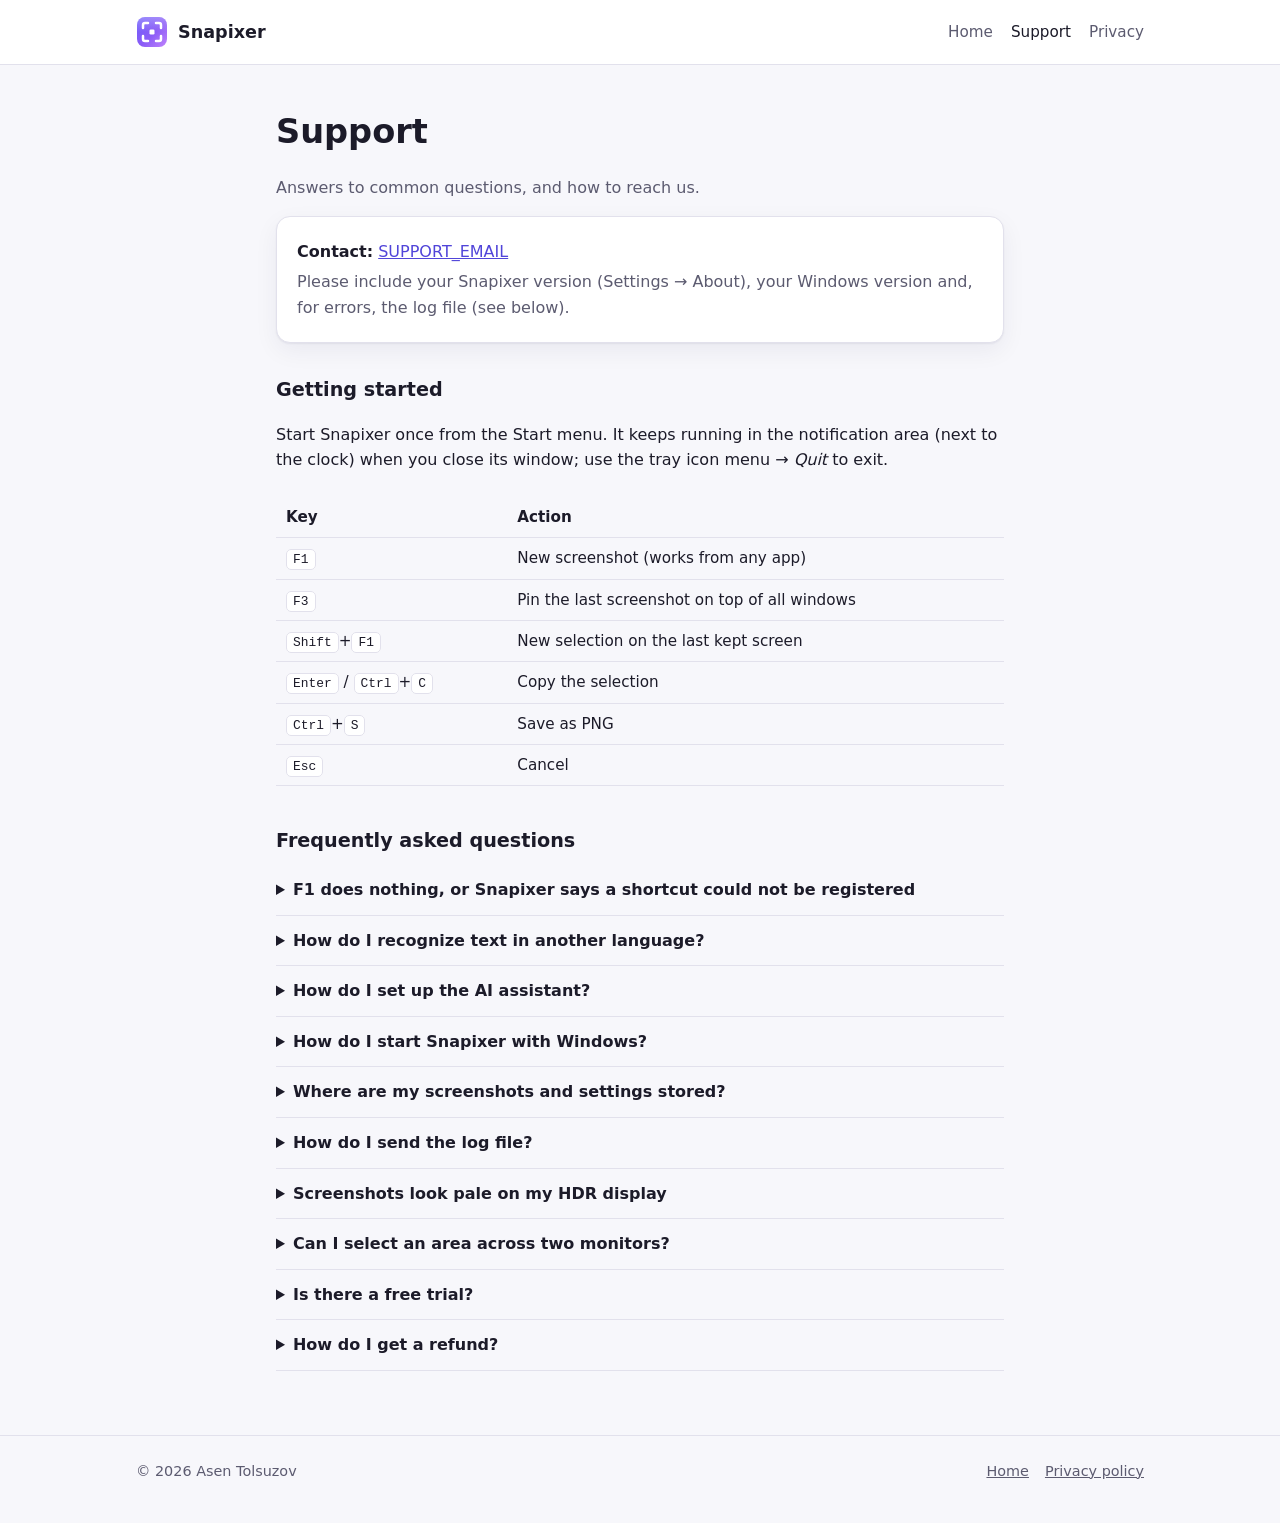
==== support.html @ edc05ce1 "Initial commit" ====
<!doctype html>
<html lang="en">
<head>
<meta charset="utf-8">
<meta name="viewport" content="width=device-width, initial-scale=1">
<title>Snapixer Support</title>
<meta name="description" content="Help and contact for Snapixer, the screenshot and OCR tool for Windows.">
<link rel="icon" href="icon.svg" type="image/svg+xml">
<link rel="stylesheet" href="style.css">
</head>
<body>
<header class="site-header">
  <div class="wrap">
    <a class="brand" href="./"><img src="icon.svg" alt="" width="32" height="32">Snapixer</a>
    <nav class="site-nav" aria-label="Main">
      <a href="./">Home</a>
      <a href="support.html" aria-current="page">Support</a>
      <a href="privacy.html">Privacy</a>
    </nav>
  </div>
</header>

<main class="wrap narrow doc">
  <h1>Support</h1>
  <p class="muted">Answers to common questions, and how to reach us.</p>

  <div class="contact">
    <!-- TODO(store): replace SUPPORT_EMAIL (both places) with the support address. It is public. -->
    <p><strong>Contact:</strong> <a href="mailto:SUPPORT_EMAIL">SUPPORT_EMAIL</a></p>
    <p class="muted">Please include your Snapixer version (Settings → About), your Windows version and, for errors, the log file (see below).</p>
  </div>

  <h2>Getting started</h2>
  <p>Start Snapixer once from the Start menu. It keeps running in the notification area (next to the clock) when you close its window; use the tray icon menu → <em>Quit</em> to exit.</p>
  <div class="table-wrap">
  <table>
    <thead><tr><th>Key</th><th>Action</th></tr></thead>
    <tbody>
      <tr><td><kbd>F1</kbd></td><td>New screenshot (works from any app)</td></tr>
      <tr><td><kbd>F3</kbd></td><td>Pin the last screenshot on top of all windows</td></tr>
      <tr><td><kbd>Shift</kbd>+<kbd>F1</kbd></td><td>New selection on the last kept screen</td></tr>
      <tr><td><kbd>Enter</kbd> / <kbd>Ctrl</kbd>+<kbd>C</kbd></td><td>Copy the selection</td></tr>
      <tr><td><kbd>Ctrl</kbd>+<kbd>S</kbd></td><td>Save as PNG</td></tr>
      <tr><td><kbd>Esc</kbd></td><td>Cancel</td></tr>
    </tbody>
  </table>
  </div>

  <h2>Frequently asked questions</h2>

  <details>
    <summary>F1 does nothing, or Snapixer says a shortcut could not be registered</summary>
    <p>Another app already uses that key. Open <em>Settings → Keyboard shortcuts</em>, click the shortcut and press a new key combination. Shortcuts follow the physical key, so they also work with non-Latin keyboard layouts.</p>
  </details>

  <details>
    <summary>How do I recognize text in another language?</summary>
    <p>Open <em>Settings → OCR → Add a language</em>. The language is downloaded once and then works offline. You can tick up to three languages at a time; fewer languages are faster and more accurate.</p>
  </details>

  <details>
    <summary>How do I set up the AI assistant?</summary>
    <p>Open <em>Settings → AI assistant</em>, choose a provider, paste your API key and click <em>Save key</em>, then <em>Test connection</em>. The key comes from your account with that provider, which may charge for its use. For a free, local option, install Ollama and choose the Ollama provider; no key is needed. Then select an area with <kbd>F1</kbd> and click ✨ in the toolbar.</p>
  </details>

  <details>
    <summary>How do I start Snapixer with Windows?</summary>
    <p>Turn on <em>Settings → General → Launch Snapixer when Windows starts</em>. If you turned Snapixer off in Windows (Task Manager or <em>Windows Settings → Apps → Startup</em>), only Windows can turn it back on: Snapixer then shows a button that opens that page.</p>
  </details>

  <details>
    <summary>Where are my screenshots and settings stored?</summary>
    <p>Saved screenshots go to <code>Pictures\Snapixer</code> by default (changeable in the settings). The history, settings and downloaded OCR languages are in the app's private folder, which Windows keeps for Store apps; the <em>Open folder</em> buttons in Snapixer open it directly. Uninstalling Snapixer deletes that folder; screenshots saved to <code>Pictures</code> stay.</p>
  </details>

  <details>
    <summary>How do I send the log file?</summary>
    <p>Open <em>Settings → About → Open the log folder</em> and attach <code>main.log</code> to your email. It contains errors and warnings only, without API keys, and is never sent anywhere unless you send it yourself.</p>
  </details>

  <details>
    <summary>Screenshots look pale on my HDR display</summary>
    <p>On HDR displays Windows may return the screenshot with paler colors. This is a known limitation of the Windows capture API.</p>
  </details>

  <details>
    <summary>Can I select an area across two monitors?</summary>
    <p>Not at the moment: a selection covers one monitor. Starting a selection on another monitor clears the previous one.</p>
  </details>

  <details>
    <summary>Is there a free trial?</summary>
    <p>Yes. The Microsoft Store offers a 15-day free trial with every feature. When it ends, Snapixer asks you to buy it before taking new screenshots; your history and settings stay as they are. Buying is done in the Microsoft Store (Settings &gt; About &gt; Buy in Microsoft Store).</p>
  </details>

  <details>
    <summary>How do I get a refund?</summary>
    <p>Purchases are handled by the Microsoft Store, so refunds are requested from Microsoft through your Microsoft account order history.</p>
  </details>
</main>

<footer class="site-footer">
  <div class="wrap">
    <span>© 2026 Asen Tolsuzov</span>
    <nav aria-label="Footer">
      <a href="./">Home</a>
      <a href="privacy.html">Privacy policy</a>
    </nav>
  </div>
</footer>
</body>
</html>
---- style.css ----
/* Snapixer website (GitHub Pages). No external resources: fonts, scripts and trackers are deliberately absent. */
:root {
  color-scheme: light;
  --bg: #f7f7fb;
  --panel: #ffffff;
  --text: #1c1b29;
  --muted: #5c5b70;
  --line: #e2e1ec;
  --accent: #6d5dfc;
  --accent-2: #a855f7;
  --accent-text: #5145d9;
  --on-accent: #ffffff;
  --shadow: 0 1px 2px rgba(20, 16, 60, 0.06), 0 8px 24px rgba(20, 16, 60, 0.06);
}
@media (prefers-color-scheme: dark) {
  :root {
    color-scheme: dark;
    --bg: #111118;
    --panel: #1a1a24;
    --text: #ececf4;
    --muted: #a3a2b8;
    --line: #2c2b3a;
    --accent: #7c6dff;
    --accent-2: #b678ff;
    --accent-text: #aaa1ff;
    --on-accent: #ffffff;
    --shadow: 0 1px 2px rgba(0, 0, 0, 0.4), 0 8px 24px rgba(0, 0, 0, 0.25);
  }
}

* { box-sizing: border-box; }
html { -webkit-text-size-adjust: 100%; }
body {
  margin: 0;
  background: var(--bg);
  color: var(--text);
  font: 16px/1.6 "Segoe UI Variable Text", "Segoe UI", system-ui, -apple-system, sans-serif;
}
a { color: var(--accent-text); }
a:focus-visible, .button:focus-visible { outline: 2px solid var(--accent); outline-offset: 3px; border-radius: 6px; }
img { max-width: 100%; }

.wrap { max-width: 1040px; margin: 0 auto; padding: 0 16px; }
.narrow { max-width: 760px; }

/* header / footer */
.site-header { border-bottom: 1px solid var(--line); background: var(--panel); }
.site-header .wrap { display: flex; align-items: center; justify-content: space-between; gap: 16px; min-height: 64px; flex-wrap: wrap; }
.brand { display: flex; align-items: center; gap: 10px; color: var(--text); text-decoration: none; font-weight: 650; font-size: 1.1rem; }
.brand img { width: 32px; height: 32px; }
.site-nav { display: flex; gap: 4px 18px; flex-wrap: wrap; }
.site-nav a { color: var(--muted); text-decoration: none; font-size: 0.95rem; }
.site-nav a:hover, .site-nav a[aria-current="page"] { color: var(--text); }
.site-footer { border-top: 1px solid var(--line); margin-top: 64px; padding: 24px 0 40px; color: var(--muted); font-size: 0.9rem; }
.site-footer .wrap { display: flex; flex-wrap: wrap; gap: 8px 24px; justify-content: space-between; }
.site-footer nav { display: flex; gap: 16px; flex-wrap: wrap; }
.site-footer a { color: var(--muted); }

/* home */
.hero { padding: 72px 0 48px; text-align: center; }
.hero img { width: 96px; height: 96px; }
.hero h1 { font-size: clamp(2rem, 5vw, 3rem); line-height: 1.15; margin: 16px 0 12px; letter-spacing: -0.02em; }
.hero p.lead { font-size: 1.15rem; color: var(--muted); max-width: 640px; margin: 0 auto 28px; }
.button {
  display: inline-flex; align-items: center; gap: 8px; padding: 12px 22px; border-radius: 10px;
  background: linear-gradient(135deg, var(--accent), var(--accent-2)); color: var(--on-accent);
  text-decoration: none; font-weight: 600; box-shadow: var(--shadow);
}
.button:hover { filter: brightness(1.06); }
.hero .note { margin-top: 14px; font-size: 0.9rem; color: var(--muted); }

.features { display: grid; grid-template-columns: repeat(auto-fill, minmax(280px, 1fr)); gap: 16px; padding: 8px 0; }
.card { background: var(--panel); border: 1px solid var(--line); border-radius: 14px; padding: 20px; box-shadow: var(--shadow); }
.card h3 { margin: 0 0 6px; font-size: 1.05rem; }
.card p { margin: 0; color: var(--muted); font-size: 0.95rem; }
.section-title { font-size: 1.5rem; margin: 56px 0 16px; text-align: center; }
.privacy-box { margin: 0 auto; max-width: 760px; }
.privacy-box ul { margin: 8px 0 0; padding-left: 20px; }
.privacy-box li { margin: 4px 0; }

/* documents (privacy, support) */
.doc { padding-top: 40px; }
.doc h1 { font-size: clamp(1.7rem, 4vw, 2.1rem); margin: 0 0 4px; }
.doc h2 { font-size: 1.2rem; margin: 32px 0 8px; }
.doc .muted { color: var(--muted); }
.doc table { width: 100%; border-collapse: collapse; margin: 8px 0; font-size: 0.95rem; }
.doc th, .doc td { text-align: left; vertical-align: top; padding: 8px 10px; border-bottom: 1px solid var(--line); }
.doc th { font-weight: 600; }
.table-wrap { overflow-x: auto; }
.doc kbd {
  font: 0.85em/1 ui-monospace, "Cascadia Mono", Consolas, monospace; padding: 2px 6px; border-radius: 5px;
  border: 1px solid var(--line); background: var(--panel);
}
.doc code { font-family: ui-monospace, "Cascadia Mono", Consolas, monospace; font-size: 0.9em; overflow-wrap: anywhere; }
.contact { background: var(--panel); border: 1px solid var(--line); border-radius: 14px; padding: 18px 20px; margin: 16px 0; box-shadow: var(--shadow); }
.contact p { margin: 4px 0; }
details { border-bottom: 1px solid var(--line); padding: 12px 0; }
details summary { cursor: pointer; font-weight: 600; }
details p, details ul { margin: 8px 0 0; color: var(--text); }
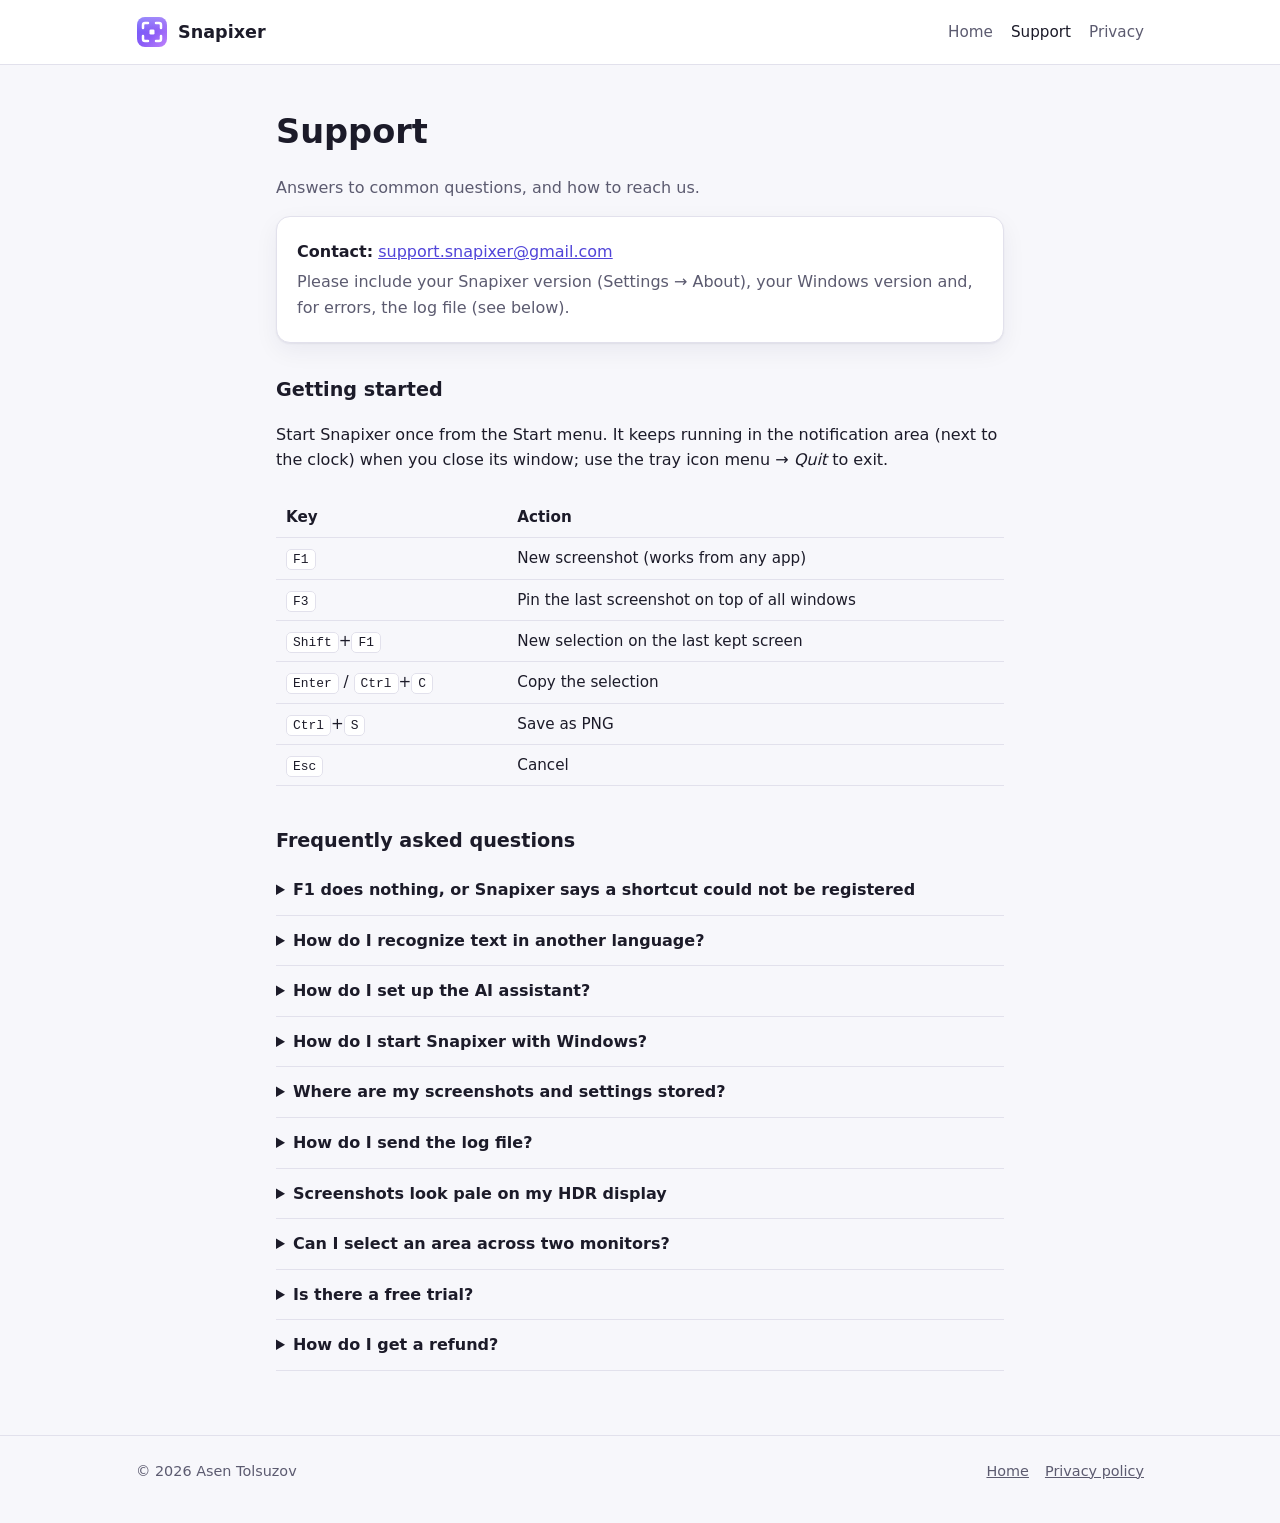
==== commit 9e9c010b: "email added" ====
--- a/support.html
+++ b/support.html
@@ -25,8 +25,7 @@
   <p class="muted">Answers to common questions, and how to reach us.</p>
 
   <div class="contact">
-    <!-- TODO(store): replace SUPPORT_EMAIL (both places) with the support address. It is public. -->
-    <p><strong>Contact:</strong> <a href="mailto:SUPPORT_EMAIL">SUPPORT_EMAIL</a></p>
+    <p><strong>Contact:</strong> <a href="mailto:support.snapixer@gmail.com">support.snapixer@gmail.com</a></p>
     <p class="muted">Please include your Snapixer version (Settings → About), your Windows version and, for errors, the log file (see below).</p>
   </div>
 
